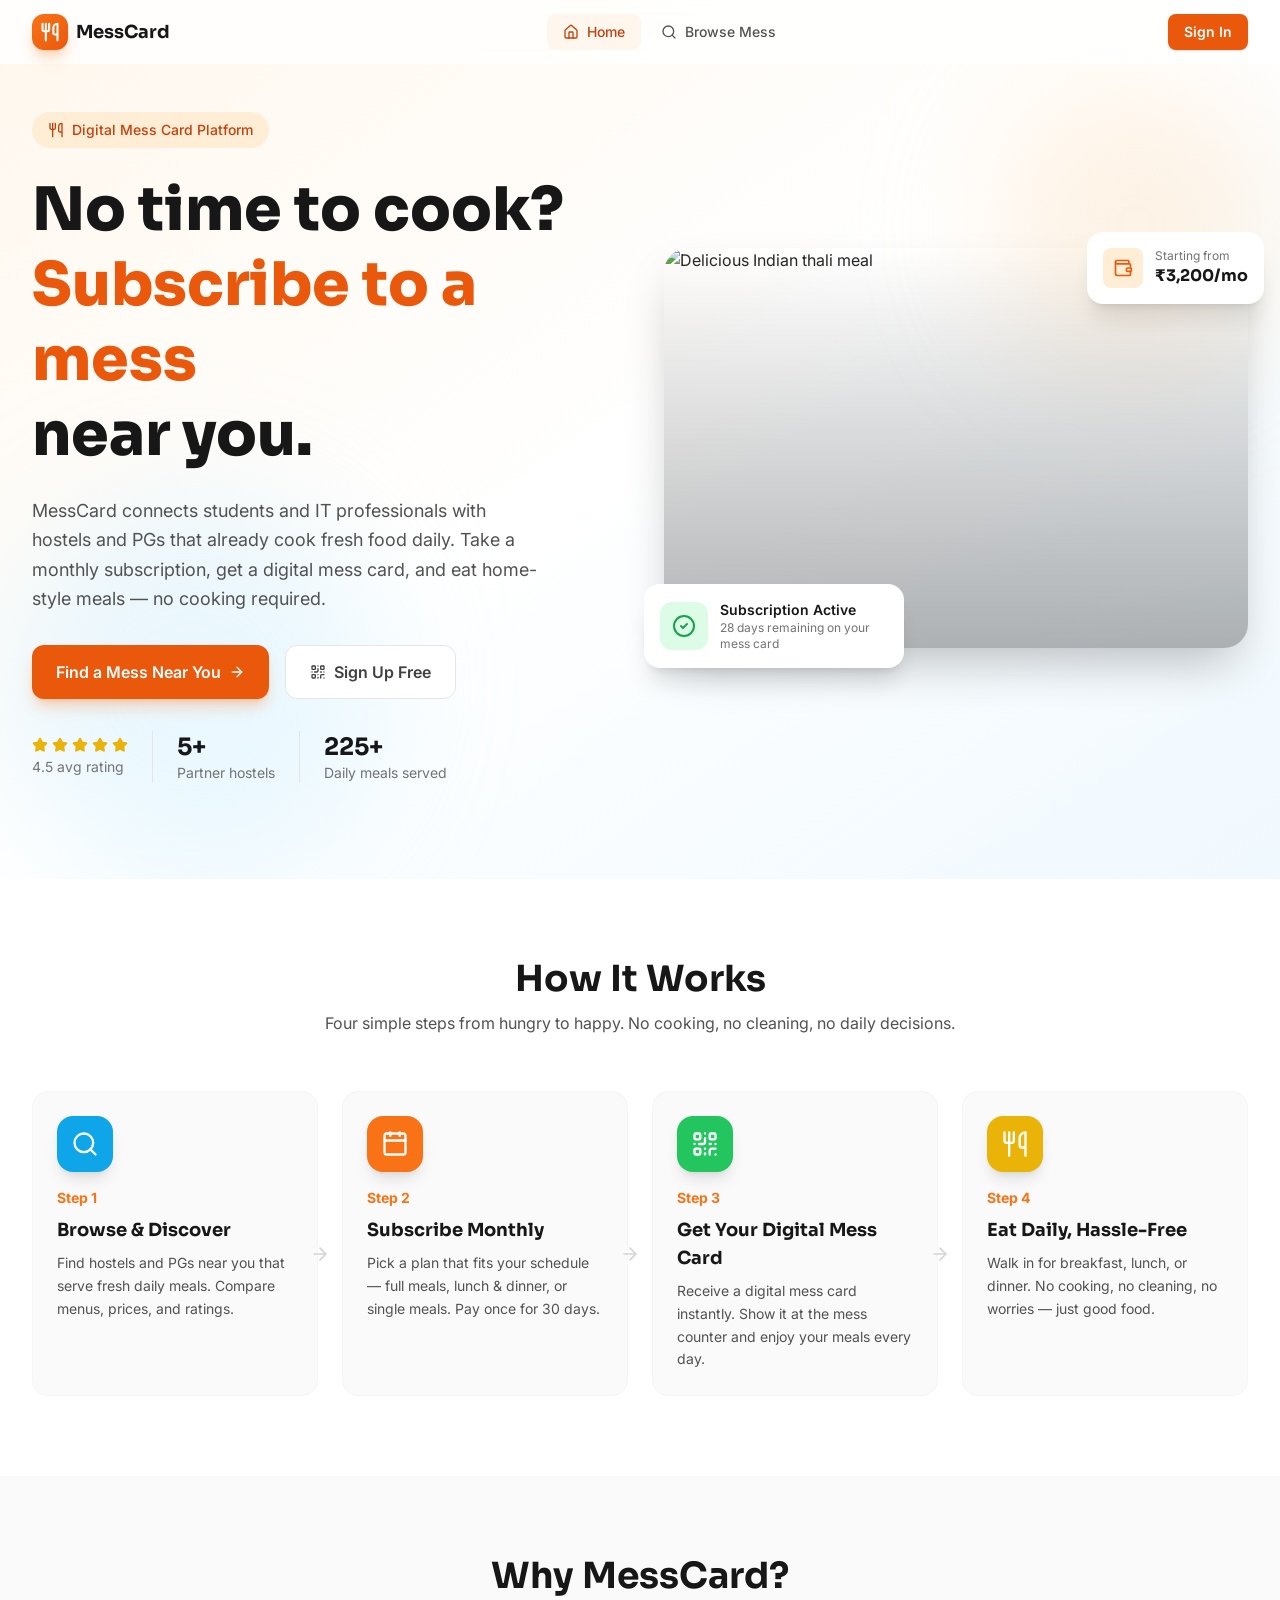
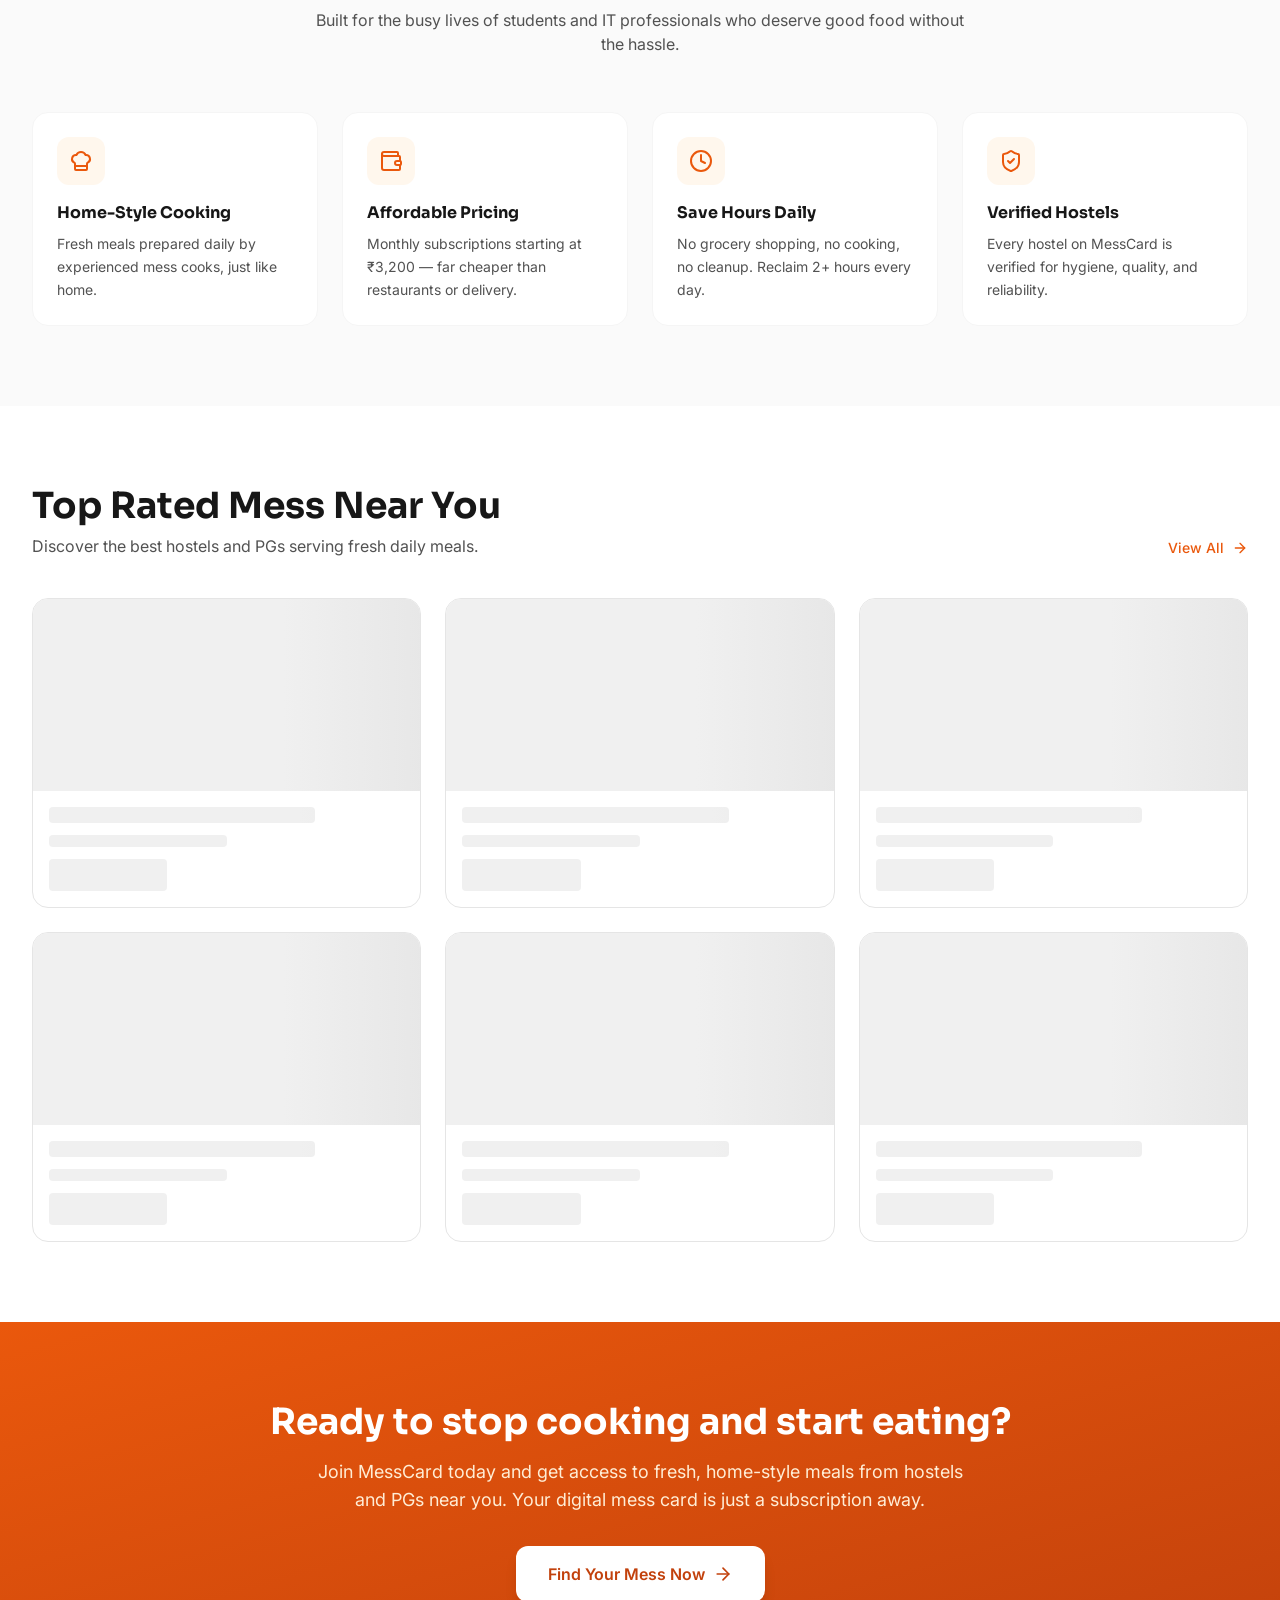
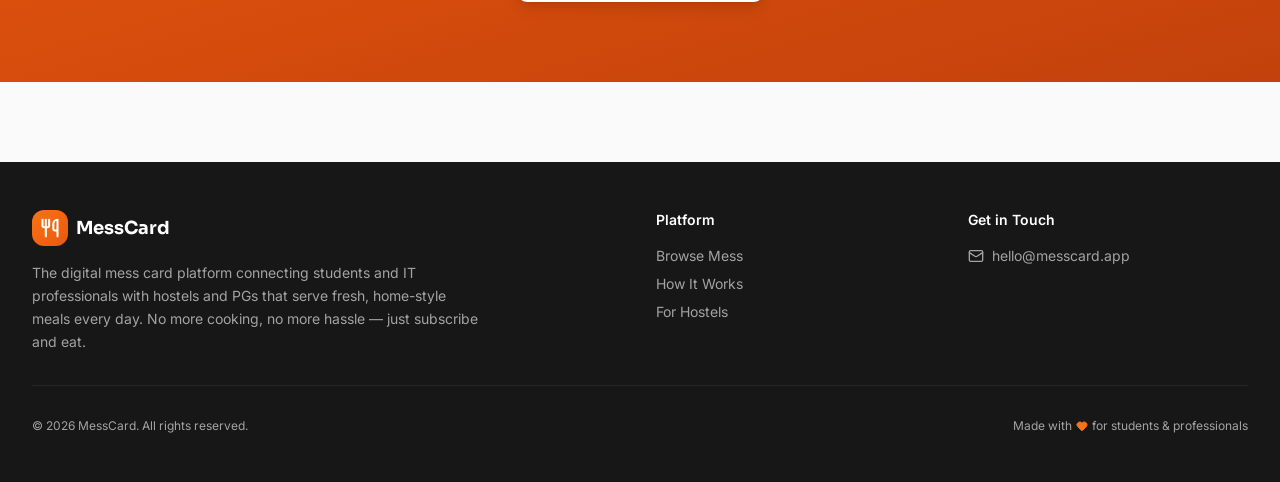
==== index.html @ 3161f0b8 "Updates" ====
<!doctype html>
<html lang="en">
  <head>
    <meta charset="UTF-8" />
    <meta name="viewport" content="width=device-width, initial-scale=1.0" />
    <title>Digital Mess Subscription Platform</title>
    <meta property="og:image" content="https://bolt.new/static/og_default.png" />
    <meta name="twitter:card" content="summary_large_image" />
    <meta name="twitter:image" content="https://bolt.new/static/og_default.png" />
    <script type="module" crossorigin src="/assets/index-Db6slJ6V.js"></script>
    <link rel="stylesheet" crossorigin href="/assets/index-GAFgPyDK.css">
  </head>
  <body>
    <div id="root"></div>
  </body>
</html>
---- assets/index-GAFgPyDK.css ----
@import "https://fonts.googleapis.com/css2?family=Inter:wght@400;500;600;700&family=Sora:wght@600;700;800&display=swap";@layer components;@layer properties{@supports (((-webkit-hyphens:none)) and (not (margin-trim:inline))) or ((-moz-orient:inline) and (not (color:rgb(from red r g b)))){*,:before,:after,::backdrop{--tw-translate-x:0;--tw-translate-y:0;--tw-translate-z:0;--tw-space-y-reverse:0;--tw-border-style:solid;--tw-gradient-position:initial;--tw-gradient-from:#0000;--tw-gradient-via:#0000;--tw-gradient-to:#0000;--tw-gradient-stops:initial;--tw-gradient-via-stops:initial;--tw-gradient-from-position:0%;--tw-gradient-via-position:50%;--tw-gradient-to-position:100%;--tw-leading:initial;--tw-font-weight:initial;--tw-tracking:initial;--tw-shadow:0 0 #0000;--tw-shadow-color:initial;--tw-shadow-alpha:100%;--tw-inset-shadow:0 0 #0000;--tw-inset-shadow-color:initial;--tw-inset-shadow-alpha:100%;--tw-ring-color:initial;--tw-ring-shadow:0 0 #0000;--tw-inset-ring-color:initial;--tw-inset-ring-shadow:0 0 #0000;--tw-ring-inset:initial;--tw-ring-offset-width:0px;--tw-ring-offset-color:#fff;--tw-ring-offset-shadow:0 0 #0000;--tw-blur:initial;--tw-brightness:initial;--tw-contrast:initial;--tw-grayscale:initial;--tw-hue-rotate:initial;--tw-invert:initial;--tw-opacity:initial;--tw-saturate:initial;--tw-sepia:initial;--tw-drop-shadow:initial;--tw-drop-shadow-color:initial;--tw-drop-shadow-alpha:100%;--tw-drop-shadow-size:initial;--tw-backdrop-blur:initial;--tw-backdrop-brightness:initial;--tw-backdrop-contrast:initial;--tw-backdrop-grayscale:initial;--tw-backdrop-hue-rotate:initial;--tw-backdrop-invert:initial;--tw-backdrop-opacity:initial;--tw-backdrop-saturate:initial;--tw-backdrop-sepia:initial;--tw-duration:initial;--tw-scale-x:1;--tw-scale-y:1;--tw-scale-z:1}}}@layer theme{:root,:host{--font-sans:"Inter", system-ui, -apple-system, sans-serif;--font-mono:ui-monospace, SFMono-Regular, Menlo, Monaco, Consolas, "Liberation Mono", "Courier New", monospace;--color-neutral-50:#fafafa;--color-neutral-100:#f5f5f5;--color-neutral-200:#e5e5e5;--color-neutral-300:#d4d4d4;--color-neutral-400:#a3a3a3;--color-neutral-500:#737373;--color-neutral-600:#525252;--color-neutral-700:#404040;--color-neutral-800:#262626;--color-neutral-900:#171717;--color-black:#000;--color-white:#fff;--spacing:.25rem;--container-md:28rem;--container-lg:32rem;--container-2xl:42rem;--container-4xl:56rem;--container-7xl:80rem;--text-xs:.75rem;--text-xs--line-height:calc(1 / .75);--text-sm:.875rem;--text-sm--line-height:calc(1.25 / .875);--text-base:1rem;--text-base--line-height:calc(1.5 / 1);--text-lg:1.125rem;--text-lg--line-height:calc(1.75 / 1.125);--text-xl:1.25rem;--text-xl--line-height:calc(1.75 / 1.25);--text-2xl:1.5rem;--text-2xl--line-height:calc(2 / 1.5);--text-3xl:1.875rem;--text-3xl--line-height:calc(2.25 / 1.875);--text-4xl:2.25rem;--text-4xl--line-height:calc(2.5 / 2.25);--text-5xl:3rem;--text-5xl--line-height:1;--text-6xl:3.75rem;--text-6xl--line-height:1;--font-weight-medium:500;--font-weight-semibold:600;--font-weight-bold:700;--font-weight-extrabold:800;--tracking-wide:.025em;--leading-tight:1.25;--leading-snug:1.375;--leading-relaxed:1.625;--radius-md:.375rem;--radius-lg:.5rem;--radius-xl:.75rem;--radius-2xl:1rem;--radius-3xl:1.5rem;--animate-spin:spin 1s linear infinite;--blur-sm:8px;--blur-md:12px;--blur-3xl:64px;--default-transition-duration:.15s;--default-transition-timing-function:cubic-bezier(.4, 0, .2, 1);--default-font-family:var(--font-sans);--default-mono-font-family:var(--font-mono);--font-display:"Sora", system-ui, sans-serif;--color-primary-50:#fff7ed;--color-primary-100:#ffedd5;--color-primary-200:#fed7aa;--color-primary-300:#fdba74;--color-primary-400:#fb923c;--color-primary-500:#f97316;--color-primary-600:#ea580c;--color-primary-700:#c2410c;--color-secondary-50:#f0f9ff;--color-secondary-100:#e0f2fe;--color-secondary-200:#bae6fd;--color-secondary-400:#38bdf8;--color-secondary-500:#0ea5e9;--color-secondary-600:#0284c7;--color-accent-100:#fef9c3;--color-accent-300:#fde047;--color-accent-400:#facc15;--color-accent-500:#eab308;--color-accent-600:#ca8a04;--color-success-50:#f0fdf4;--color-success-100:#dcfce7;--color-success-500:#22c55e;--color-success-600:#16a34a;--color-success-700:#15803d;--color-warning-50:#fffbeb;--color-warning-100:#fef3c7;--color-warning-600:#d97706;--color-error-50:#fef2f2;--color-error-500:#ef4444;--color-error-600:#dc2626}}@layer base{*,:after,:before,::backdrop{box-sizing:border-box;border:0 solid;margin:0;padding:0}::file-selector-button{box-sizing:border-box;border:0 solid;margin:0;padding:0}html,:host{-webkit-text-size-adjust:100%;tab-size:4;line-height:1.5;font-family:var(--default-font-family,-apple-system, BlinkMacSystemFont, "Segoe UI", Roboto, "Helvetica Neue", "Noto Sans", Arial, sans-serif, "Apple Color Emoji", "Segoe UI Emoji", "Segoe UI Symbol", "Noto Color Emoji");font-feature-settings:var(--default-font-feature-settings,normal);font-variation-settings:var(--default-font-variation-settings,normal);-webkit-tap-highlight-color:transparent}hr{height:0;color:inherit;border-top-width:1px}abbr:where([title]){-webkit-text-decoration:underline dotted;text-decoration:underline dotted}h1,h2,h3,h4,h5,h6{font-size:inherit;font-weight:inherit}a{color:inherit;-webkit-text-decoration:inherit;-webkit-text-decoration:inherit;-webkit-text-decoration:inherit;-webkit-text-decoration:inherit;text-decoration:inherit}b,strong{font-weight:bolder}code,kbd,samp,pre{font-family:var(--default-mono-font-family,ui-monospace, SFMono-Regular, Menlo, Monaco, Consolas, "Liberation Mono", "Courier New", monospace);font-feature-settings:var(--default-mono-font-feature-settings,normal);font-variation-settings:var(--default-mono-font-variation-settings,normal);font-size:1em}small{font-size:80%}sub,sup{vertical-align:baseline;font-size:75%;line-height:0;position:relative}sub{bottom:-.25em}sup{top:-.5em}table{text-indent:0;border-color:inherit;border-collapse:collapse}:-moz-focusring:where(:not(iframe)){outline:auto}progress{vertical-align:baseline}summary{display:list-item}ol,ul,menu{list-style:none}img,svg,video,canvas,audio,iframe,embed,object{vertical-align:middle;display:block}img,video{max-width:100%;height:auto}button,input,select,optgroup,textarea{font:inherit;font-feature-settings:inherit;font-variation-settings:inherit;letter-spacing:inherit;color:inherit;opacity:1;background-color:#0000;border-radius:0}::file-selector-button{font:inherit;font-feature-settings:inherit;font-variation-settings:inherit;letter-spacing:inherit;color:inherit;opacity:1;background-color:#0000;border-radius:0}:where(select:is([multiple],[size])) optgroup{font-weight:bolder}:where(select:is([multiple],[size])) optgroup option{padding-inline-start:20px}::file-selector-button{margin-inline-end:4px}::placeholder{opacity:1}@supports (not ((-webkit-appearance:-apple-pay-button))) or (contain-intrinsic-size:1px){::placeholder{color:currentColor}@supports (color:color-mix(in lab, red, red)){::placeholder{color:color-mix(in oklab, currentcolor 50%, transparent)}}}textarea{resize:vertical}::-webkit-search-decoration{-webkit-appearance:none}::-webkit-date-and-time-value{min-height:1lh;text-align:inherit}::-webkit-datetime-edit{display:inline-flex}::-webkit-datetime-edit-fields-wrapper{padding:0}::-webkit-datetime-edit{padding-block:0}::-webkit-datetime-edit-year-field{padding-block:0}::-webkit-datetime-edit-month-field{padding-block:0}::-webkit-datetime-edit-day-field{padding-block:0}::-webkit-datetime-edit-hour-field{padding-block:0}::-webkit-datetime-edit-minute-field{padding-block:0}::-webkit-datetime-edit-second-field{padding-block:0}::-webkit-datetime-edit-millisecond-field{padding-block:0}::-webkit-datetime-edit-meridiem-field{padding-block:0}::-webkit-calendar-picker-indicator{line-height:1}:-moz-ui-invalid{box-shadow:none}button,input:where([type=button],[type=reset],[type=submit]){appearance:button}::file-selector-button{appearance:button}::-webkit-inner-spin-button{height:auto}::-webkit-outer-spin-button{height:auto}[hidden]:where(:not([hidden=until-found])){display:none!important}}@layer utilities{.absolute{position:absolute}.fixed{position:fixed}.relative{position:relative}.sticky{position:sticky}.inset-0{inset:0}.-top-4{top:calc(var(--spacing) * -4)}.top-0{top:0}.top-1\/2{top:50%}.top-3{top:calc(var(--spacing) * 3)}.top-16{top:calc(var(--spacing) * 16)}.top-20{top:calc(var(--spacing) * 20)}.-right-3{right:calc(var(--spacing) * -3)}.-right-4{right:calc(var(--spacing) * -4)}.right-0{right:0}.right-3{right:calc(var(--spacing) * 3)}.-bottom-5{bottom:calc(var(--spacing) * -5)}.bottom-0{bottom:0}.bottom-3{bottom:calc(var(--spacing) * 3)}.-left-5{left:calc(var(--spacing) * -5)}.left-0{left:0}.left-3{left:calc(var(--spacing) * 3)}.z-10{z-index:10}.z-30{z-index:30}.z-50{z-index:50}.mx-auto{margin-inline:auto}.mt-1{margin-top:var(--spacing)}.mt-2{margin-top:calc(var(--spacing) * 2)}.mt-3{margin-top:calc(var(--spacing) * 3)}.mt-4{margin-top:calc(var(--spacing) * 4)}.mt-8{margin-top:calc(var(--spacing) * 8)}.mt-20{margin-top:calc(var(--spacing) * 20)}.mb-1{margin-bottom:var(--spacing)}.mb-1\.5{margin-bottom:calc(var(--spacing) * 1.5)}.mb-2{margin-bottom:calc(var(--spacing) * 2)}.mb-3{margin-bottom:calc(var(--spacing) * 3)}.mb-4{margin-bottom:calc(var(--spacing) * 4)}.mb-5{margin-bottom:calc(var(--spacing) * 5)}.mb-6{margin-bottom:calc(var(--spacing) * 6)}.mb-8{margin-bottom:calc(var(--spacing) * 8)}.mb-10{margin-bottom:calc(var(--spacing) * 10)}.mb-14{margin-bottom:calc(var(--spacing) * 14)}.line-clamp-2{-webkit-line-clamp:2;-webkit-box-orient:vertical;display:-webkit-box;overflow:hidden}.block{display:block}.flex{display:flex}.grid{display:grid}.hidden{display:none}.inline-flex{display:inline-flex}.table{display:table}.h-1\.5{height:calc(var(--spacing) * 1.5)}.h-2{height:calc(var(--spacing) * 2)}.h-2\.5{height:calc(var(--spacing) * 2.5)}.h-3{height:calc(var(--spacing) * 3)}.h-3\.5{height:calc(var(--spacing) * 3.5)}.h-4{height:calc(var(--spacing) * 4)}.h-5{height:calc(var(--spacing) * 5)}.h-6{height:calc(var(--spacing) * 6)}.h-7{height:calc(var(--spacing) * 7)}.h-8{height:calc(var(--spacing) * 8)}.h-9{height:calc(var(--spacing) * 9)}.h-10{height:calc(var(--spacing) * 10)}.h-12{height:calc(var(--spacing) * 12)}.h-14{height:calc(var(--spacing) * 14)}.h-16{height:calc(var(--spacing) * 16)}.h-20{height:calc(var(--spacing) * 20)}.h-24{height:calc(var(--spacing) * 24)}.h-48{height:calc(var(--spacing) * 48)}.h-64{height:calc(var(--spacing) * 64)}.h-72{height:calc(var(--spacing) * 72)}.h-96{height:calc(var(--spacing) * 96)}.h-\[400px\]{height:400px}.h-full{height:100%}.max-h-\[90vh\]{max-height:90vh}.max-h-\[500px\]{max-height:500px}.min-h-screen{min-height:100vh}.w-1\.5{width:calc(var(--spacing) * 1.5)}.w-1\/2{width:50%}.w-1\/3{width:33.3333%}.w-2{width:calc(var(--spacing) * 2)}.w-2\.5{width:calc(var(--spacing) * 2.5)}.w-3{width:calc(var(--spacing) * 3)}.w-3\.5{width:calc(var(--spacing) * 3.5)}.w-3\/4{width:75%}.w-4{width:calc(var(--spacing) * 4)}.w-5{width:calc(var(--spacing) * 5)}.w-6{width:calc(var(--spacing) * 6)}.w-7{width:calc(var(--spacing) * 7)}.w-8{width:calc(var(--spacing) * 8)}.w-9{width:calc(var(--spacing) * 9)}.w-10{width:calc(var(--spacing) * 10)}.w-12{width:calc(var(--spacing) * 12)}.w-14{width:calc(var(--spacing) * 14)}.w-16{width:calc(var(--spacing) * 16)}.w-20{width:calc(var(--spacing) * 20)}.w-24{width:calc(var(--spacing) * 24)}.w-72{width:calc(var(--spacing) * 72)}.w-96{width:calc(var(--spacing) * 96)}.w-full{width:100%}.max-w-2xl{max-width:var(--container-2xl)}.max-w-4xl{max-width:var(--container-4xl)}.max-w-7xl{max-width:var(--container-7xl)}.max-w-\[100px\]{max-width:100px}.max-w-\[260px\]{max-width:260px}.max-w-lg{max-width:var(--container-lg)}.max-w-md{max-width:var(--container-md)}.min-w-0{min-width:0}.flex-1{flex:1}.flex-shrink-0{flex-shrink:0}.-translate-y-1\/2{--tw-translate-y:calc(calc(1 / 2 * 100%) * -1);translate:var(--tw-translate-x) var(--tw-translate-y)}.animate-spin{animation:var(--animate-spin)}.resize-none{resize:none}.grid-cols-1{grid-template-columns:repeat(1,minmax(0,1fr))}.grid-cols-2{grid-template-columns:repeat(2,minmax(0,1fr))}.grid-cols-3{grid-template-columns:repeat(3,minmax(0,1fr))}.flex-col{flex-direction:column}.flex-wrap{flex-wrap:wrap}.items-baseline{align-items:baseline}.items-center{align-items:center}.items-end{align-items:flex-end}.items-start{align-items:flex-start}.justify-between{justify-content:space-between}.justify-center{justify-content:center}.gap-0\.5{gap:calc(var(--spacing) * .5)}.gap-1{gap:var(--spacing)}.gap-1\.5{gap:calc(var(--spacing) * 1.5)}.gap-2{gap:calc(var(--spacing) * 2)}.gap-3{gap:calc(var(--spacing) * 3)}.gap-4{gap:calc(var(--spacing) * 4)}.gap-6{gap:calc(var(--spacing) * 6)}.gap-8{gap:calc(var(--spacing) * 8)}.gap-12{gap:calc(var(--spacing) * 12)}:where(.space-y-1\.5>:not(:last-child)){--tw-space-y-reverse:0;margin-block-start:calc(calc(var(--spacing) * 1.5) * var(--tw-space-y-reverse));margin-block-end:calc(calc(var(--spacing) * 1.5) * calc(1 - var(--tw-space-y-reverse)))}:where(.space-y-2>:not(:last-child)){--tw-space-y-reverse:0;margin-block-start:calc(calc(var(--spacing) * 2) * var(--tw-space-y-reverse));margin-block-end:calc(calc(var(--spacing) * 2) * calc(1 - var(--tw-space-y-reverse)))}:where(.space-y-3>:not(:last-child)){--tw-space-y-reverse:0;margin-block-start:calc(calc(var(--spacing) * 3) * var(--tw-space-y-reverse));margin-block-end:calc(calc(var(--spacing) * 3) * calc(1 - var(--tw-space-y-reverse)))}:where(.space-y-4>:not(:last-child)){--tw-space-y-reverse:0;margin-block-start:calc(calc(var(--spacing) * 4) * var(--tw-space-y-reverse));margin-block-end:calc(calc(var(--spacing) * 4) * calc(1 - var(--tw-space-y-reverse)))}:where(.space-y-8>:not(:last-child)){--tw-space-y-reverse:0;margin-block-start:calc(calc(var(--spacing) * 8) * var(--tw-space-y-reverse));margin-block-end:calc(calc(var(--spacing) * 8) * calc(1 - var(--tw-space-y-reverse)))}.truncate{text-overflow:ellipsis;white-space:nowrap;overflow:hidden}.overflow-hidden{overflow:hidden}.overflow-x-auto{overflow-x:auto}.overflow-y-auto{overflow-y:auto}.rounded{border-radius:.25rem}.rounded-2xl{border-radius:var(--radius-2xl)}.rounded-3xl{border-radius:var(--radius-3xl)}.rounded-full{border-radius:2147483647px}.rounded-lg{border-radius:var(--radius-lg)}.rounded-md{border-radius:var(--radius-md)}.rounded-xl{border-radius:var(--radius-xl)}.rounded-t-3xl{border-top-left-radius:var(--radius-3xl);border-top-right-radius:var(--radius-3xl)}.border{border-style:var(--tw-border-style);border-width:1px}.border-2{border-style:var(--tw-border-style);border-width:2px}.border-3{border-style:var(--tw-border-style);border-width:3px}.border-t{border-top-style:var(--tw-border-style);border-top-width:1px}.border-b{border-bottom-style:var(--tw-border-style);border-bottom-width:1px}.border-l{border-left-style:var(--tw-border-style);border-left-width:1px}.border-neutral-100{border-color:var(--color-neutral-100)}.border-neutral-200{border-color:var(--color-neutral-200)}.border-neutral-200\/60{border-color:#e5e5e599}@supports (color:color-mix(in lab, red, red)){.border-neutral-200\/60{border-color:color-mix(in oklab, var(--color-neutral-200) 60%, transparent)}}.border-neutral-300{border-color:var(--color-neutral-300)}.border-neutral-800{border-color:var(--color-neutral-800)}.border-primary-300{border-color:var(--color-primary-300)}.border-primary-500{border-color:var(--color-primary-500)}.border-t-transparent{border-top-color:#0000}.bg-accent-100{background-color:var(--color-accent-100)}.bg-accent-400{background-color:var(--color-accent-400)}.bg-accent-500{background-color:var(--color-accent-500)}.bg-black\/50{background-color:#00000080}@supports (color:color-mix(in lab, red, red)){.bg-black\/50{background-color:color-mix(in oklab, var(--color-black) 50%, transparent)}}.bg-error-50{background-color:var(--color-error-50)}.bg-error-500{background-color:var(--color-error-500)}.bg-neutral-50{background-color:var(--color-neutral-50)}.bg-neutral-100{background-color:var(--color-neutral-100)}.bg-neutral-200{background-color:var(--color-neutral-200)}.bg-neutral-400{background-color:var(--color-neutral-400)}.bg-neutral-900{background-color:var(--color-neutral-900)}.bg-primary-50{background-color:var(--color-primary-50)}.bg-primary-100{background-color:var(--color-primary-100)}.bg-primary-200\/30{background-color:#fed7aa4d}@supports (color:color-mix(in lab, red, red)){.bg-primary-200\/30{background-color:color-mix(in oklab, var(--color-primary-200) 30%, transparent)}}.bg-primary-400{background-color:var(--color-primary-400)}.bg-primary-500{background-color:var(--color-primary-500)}.bg-primary-600{background-color:var(--color-primary-600)}.bg-secondary-100{background-color:var(--color-secondary-100)}.bg-secondary-200\/30{background-color:#bae6fd4d}@supports (color:color-mix(in lab, red, red)){.bg-secondary-200\/30{background-color:color-mix(in oklab, var(--color-secondary-200) 30%, transparent)}}.bg-secondary-400{background-color:var(--color-secondary-400)}.bg-secondary-500{background-color:var(--color-secondary-500)}.bg-success-50{background-color:var(--color-success-50)}.bg-success-100{background-color:var(--color-success-100)}.bg-success-500{background-color:var(--color-success-500)}.bg-warning-50{background-color:var(--color-warning-50)}.bg-warning-100{background-color:var(--color-warning-100)}.bg-white{background-color:var(--color-white)}.bg-white\/80{background-color:#fffc}@supports (color:color-mix(in lab, red, red)){.bg-white\/80{background-color:color-mix(in oklab, var(--color-white) 80%, transparent)}}.bg-white\/90{background-color:#ffffffe6}@supports (color:color-mix(in lab, red, red)){.bg-white\/90{background-color:color-mix(in oklab, var(--color-white) 90%, transparent)}}.bg-white\/95{background-color:#fffffff2}@supports (color:color-mix(in lab, red, red)){.bg-white\/95{background-color:color-mix(in oklab, var(--color-white) 95%, transparent)}}.bg-gradient-to-br{--tw-gradient-position:to bottom right in oklab;background-image:linear-gradient(var(--tw-gradient-stops))}.bg-gradient-to-t{--tw-gradient-position:to top in oklab;background-image:linear-gradient(var(--tw-gradient-stops))}.from-black\/30{--tw-gradient-from:#0000004d}@supports (color:color-mix(in lab, red, red)){.from-black\/30{--tw-gradient-from:color-mix(in oklab, var(--color-black) 30%, transparent)}}.from-black\/30{--tw-gradient-stops:var(--tw-gradient-via-stops,var(--tw-gradient-position), var(--tw-gradient-from) var(--tw-gradient-from-position), var(--tw-gradient-to) var(--tw-gradient-to-position))}.from-black\/50{--tw-gradient-from:#00000080}@supports (color:color-mix(in lab, red, red)){.from-black\/50{--tw-gradient-from:color-mix(in oklab, var(--color-black) 50%, transparent)}}.from-black\/50{--tw-gradient-stops:var(--tw-gradient-via-stops,var(--tw-gradient-position), var(--tw-gradient-from) var(--tw-gradient-from-position), var(--tw-gradient-to) var(--tw-gradient-to-position))}.from-black\/60{--tw-gradient-from:#0009}@supports (color:color-mix(in lab, red, red)){.from-black\/60{--tw-gradient-from:color-mix(in oklab, var(--color-black) 60%, transparent)}}.from-black\/60{--tw-gradient-stops:var(--tw-gradient-via-stops,var(--tw-gradient-position), var(--tw-gradient-from) var(--tw-gradient-from-position), var(--tw-gradient-to) var(--tw-gradient-to-position))}.from-neutral-500{--tw-gradient-from:var(--color-neutral-500);--tw-gradient-stops:var(--tw-gradient-via-stops,var(--tw-gradient-position), var(--tw-gradient-from) var(--tw-gradient-from-position), var(--tw-gradient-to) var(--tw-gradient-to-position))}.from-primary-50{--tw-gradient-from:var(--color-primary-50);--tw-gradient-stops:var(--tw-gradient-via-stops,var(--tw-gradient-position), var(--tw-gradient-from) var(--tw-gradient-from-position), var(--tw-gradient-to) var(--tw-gradient-to-position))}.from-primary-500{--tw-gradient-from:var(--color-primary-500);--tw-gradient-stops:var(--tw-gradient-via-stops,var(--tw-gradient-position), var(--tw-gradient-from) var(--tw-gradient-from-position), var(--tw-gradient-to) var(--tw-gradient-to-position))}.from-primary-600{--tw-gradient-from:var(--color-primary-600);--tw-gradient-stops:var(--tw-gradient-via-stops,var(--tw-gradient-position), var(--tw-gradient-from) var(--tw-gradient-from-position), var(--tw-gradient-to) var(--tw-gradient-to-position))}.via-white{--tw-gradient-via:var(--color-white);--tw-gradient-via-stops:var(--tw-gradient-position), var(--tw-gradient-from) var(--tw-gradient-from-position), var(--tw-gradient-via) var(--tw-gradient-via-position), var(--tw-gradient-to) var(--tw-gradient-to-position);--tw-gradient-stops:var(--tw-gradient-via-stops)}.to-neutral-600{--tw-gradient-to:var(--color-neutral-600);--tw-gradient-stops:var(--tw-gradient-via-stops,var(--tw-gradient-position), var(--tw-gradient-from) var(--tw-gradient-from-position), var(--tw-gradient-to) var(--tw-gradient-to-position))}.to-primary-600{--tw-gradient-to:var(--color-primary-600);--tw-gradient-stops:var(--tw-gradient-via-stops,var(--tw-gradient-position), var(--tw-gradient-from) var(--tw-gradient-from-position), var(--tw-gradient-to) var(--tw-gradient-to-position))}.to-primary-700{--tw-gradient-to:var(--color-primary-700);--tw-gradient-stops:var(--tw-gradient-via-stops,var(--tw-gradient-position), var(--tw-gradient-from) var(--tw-gradient-from-position), var(--tw-gradient-to) var(--tw-gradient-to-position))}.to-secondary-50{--tw-gradient-to:var(--color-secondary-50);--tw-gradient-stops:var(--tw-gradient-via-stops,var(--tw-gradient-position), var(--tw-gradient-from) var(--tw-gradient-from-position), var(--tw-gradient-to) var(--tw-gradient-to-position))}.to-transparent{--tw-gradient-to:transparent;--tw-gradient-stops:var(--tw-gradient-via-stops,var(--tw-gradient-position), var(--tw-gradient-from) var(--tw-gradient-from-position), var(--tw-gradient-to) var(--tw-gradient-to-position))}.fill-accent-500{fill:var(--color-accent-500)}.fill-primary-500{fill:var(--color-primary-500)}.object-cover{object-fit:cover}.p-1{padding:var(--spacing)}.p-1\.5{padding:calc(var(--spacing) * 1.5)}.p-2{padding:calc(var(--spacing) * 2)}.p-3{padding:calc(var(--spacing) * 3)}.p-4{padding:calc(var(--spacing) * 4)}.p-5{padding:calc(var(--spacing) * 5)}.p-6{padding:calc(var(--spacing) * 6)}.p-8{padding:calc(var(--spacing) * 8)}.p-12{padding:calc(var(--spacing) * 12)}.px-2{padding-inline:calc(var(--spacing) * 2)}.px-2\.5{padding-inline:calc(var(--spacing) * 2.5)}.px-3{padding-inline:calc(var(--spacing) * 3)}.px-4{padding-inline:calc(var(--spacing) * 4)}.px-5{padding-inline:calc(var(--spacing) * 5)}.px-6{padding-inline:calc(var(--spacing) * 6)}.px-8{padding-inline:calc(var(--spacing) * 8)}.py-1{padding-block:var(--spacing)}.py-1\.5{padding-block:calc(var(--spacing) * 1.5)}.py-2{padding-block:calc(var(--spacing) * 2)}.py-2\.5{padding-block:calc(var(--spacing) * 2.5)}.py-3{padding-block:calc(var(--spacing) * 3)}.py-3\.5{padding-block:calc(var(--spacing) * 3.5)}.py-4{padding-block:calc(var(--spacing) * 4)}.py-12{padding-block:calc(var(--spacing) * 12)}.py-20{padding-block:calc(var(--spacing) * 20)}.pt-2{padding-top:calc(var(--spacing) * 2)}.pt-4{padding-top:calc(var(--spacing) * 4)}.pt-8{padding-top:calc(var(--spacing) * 8)}.pt-16{padding-top:calc(var(--spacing) * 16)}.pt-20{padding-top:calc(var(--spacing) * 20)}.pr-2{padding-right:calc(var(--spacing) * 2)}.pr-4{padding-right:calc(var(--spacing) * 4)}.pb-2{padding-bottom:calc(var(--spacing) * 2)}.pb-3{padding-bottom:calc(var(--spacing) * 3)}.pb-4{padding-bottom:calc(var(--spacing) * 4)}.pb-12{padding-bottom:calc(var(--spacing) * 12)}.pb-16{padding-bottom:calc(var(--spacing) * 16)}.pl-6{padding-left:calc(var(--spacing) * 6)}.pl-10{padding-left:calc(var(--spacing) * 10)}.text-center{text-align:center}.text-left{text-align:left}.font-display{font-family:var(--font-display)}.font-mono{font-family:var(--font-mono)}.text-2xl{font-size:var(--text-2xl);line-height:var(--tw-leading,var(--text-2xl--line-height))}.text-3xl{font-size:var(--text-3xl);line-height:var(--tw-leading,var(--text-3xl--line-height))}.text-4xl{font-size:var(--text-4xl);line-height:var(--tw-leading,var(--text-4xl--line-height))}.text-base{font-size:var(--text-base);line-height:var(--tw-leading,var(--text-base--line-height))}.text-lg{font-size:var(--text-lg);line-height:var(--tw-leading,var(--text-lg--line-height))}.text-sm{font-size:var(--text-sm);line-height:var(--tw-leading,var(--text-sm--line-height))}.text-xl{font-size:var(--text-xl);line-height:var(--tw-leading,var(--text-xl--line-height))}.text-xs{font-size:var(--text-xs);line-height:var(--tw-leading,var(--text-xs--line-height))}.leading-relaxed{--tw-leading:var(--leading-relaxed);line-height:var(--leading-relaxed)}.leading-snug{--tw-leading:var(--leading-snug);line-height:var(--leading-snug)}.leading-tight{--tw-leading:var(--leading-tight);line-height:var(--leading-tight)}.font-bold{--tw-font-weight:var(--font-weight-bold);font-weight:var(--font-weight-bold)}.font-extrabold{--tw-font-weight:var(--font-weight-extrabold);font-weight:var(--font-weight-extrabold)}.font-medium{--tw-font-weight:var(--font-weight-medium);font-weight:var(--font-weight-medium)}.font-semibold{--tw-font-weight:var(--font-weight-semibold);font-weight:var(--font-weight-semibold)}.tracking-wide{--tw-tracking:var(--tracking-wide);letter-spacing:var(--tracking-wide)}.text-accent-300{color:var(--color-accent-300)}.text-accent-500{color:var(--color-accent-500)}.text-accent-600{color:var(--color-accent-600)}.text-error-600{color:var(--color-error-600)}.text-neutral-200{color:var(--color-neutral-200)}.text-neutral-300{color:var(--color-neutral-300)}.text-neutral-400{color:var(--color-neutral-400)}.text-neutral-500{color:var(--color-neutral-500)}.text-neutral-600{color:var(--color-neutral-600)}.text-neutral-700{color:var(--color-neutral-700)}.text-neutral-900{color:var(--color-neutral-900)}.text-primary-100{color:var(--color-primary-100)}.text-primary-200{color:var(--color-primary-200)}.text-primary-500{color:var(--color-primary-500)}.text-primary-600{color:var(--color-primary-600)}.text-primary-700{color:var(--color-primary-700)}.text-secondary-600{color:var(--color-secondary-600)}.text-success-500{color:var(--color-success-500)}.text-success-600{color:var(--color-success-600)}.text-success-700{color:var(--color-success-700)}.text-warning-600{color:var(--color-warning-600)}.text-white{color:var(--color-white)}.text-white\/80{color:#fffc}@supports (color:color-mix(in lab, red, red)){.text-white\/80{color:color-mix(in oklab, var(--color-white) 80%, transparent)}}.uppercase{text-transform:uppercase}.italic{font-style:italic}.underline{text-decoration-line:underline}.opacity-80{opacity:.8}.shadow-2xl{--tw-shadow:0 25px 50px -12px var(--tw-shadow-color,#00000040);box-shadow:var(--tw-inset-shadow), var(--tw-inset-ring-shadow), var(--tw-ring-offset-shadow), var(--tw-ring-shadow), var(--tw-shadow)}.shadow-lg{--tw-shadow:0 10px 15px -3px var(--tw-shadow-color,#0000001a), 0 4px 6px -4px var(--tw-shadow-color,#0000001a);box-shadow:var(--tw-inset-shadow), var(--tw-inset-ring-shadow), var(--tw-ring-offset-shadow), var(--tw-ring-shadow), var(--tw-shadow)}.shadow-md{--tw-shadow:0 4px 6px -1px var(--tw-shadow-color,#0000001a), 0 2px 4px -2px var(--tw-shadow-color,#0000001a);box-shadow:var(--tw-inset-shadow), var(--tw-inset-ring-shadow), var(--tw-ring-offset-shadow), var(--tw-ring-shadow), var(--tw-shadow)}.shadow-sm{--tw-shadow:0 1px 3px 0 var(--tw-shadow-color,#0000001a), 0 1px 2px -1px var(--tw-shadow-color,#0000001a);box-shadow:var(--tw-inset-shadow), var(--tw-inset-ring-shadow), var(--tw-ring-offset-shadow), var(--tw-ring-shadow), var(--tw-shadow)}.shadow-xl{--tw-shadow:0 20px 25px -5px var(--tw-shadow-color,#0000001a), 0 8px 10px -6px var(--tw-shadow-color,#0000001a);box-shadow:var(--tw-inset-shadow), var(--tw-inset-ring-shadow), var(--tw-ring-offset-shadow), var(--tw-ring-shadow), var(--tw-shadow)}.shadow-primary-500\/30{--tw-shadow-color:#f973164d}@supports (color:color-mix(in lab, red, red)){.shadow-primary-500\/30{--tw-shadow-color:color-mix(in oklab, color-mix(in oklab, var(--color-primary-500) 30%, transparent) var(--tw-shadow-alpha), transparent)}}.blur-3xl{--tw-blur:blur(var(--blur-3xl));filter:var(--tw-blur,) var(--tw-brightness,) var(--tw-contrast,) var(--tw-grayscale,) var(--tw-hue-rotate,) var(--tw-invert,) var(--tw-saturate,) var(--tw-sepia,) var(--tw-drop-shadow,)}.backdrop-blur{--tw-backdrop-blur:blur(8px);-webkit-backdrop-filter:var(--tw-backdrop-blur,) var(--tw-backdrop-brightness,) var(--tw-backdrop-contrast,) var(--tw-backdrop-grayscale,) var(--tw-backdrop-hue-rotate,) var(--tw-backdrop-invert,) var(--tw-backdrop-opacity,) var(--tw-backdrop-saturate,) var(--tw-backdrop-sepia,);backdrop-filter:var(--tw-backdrop-blur,) var(--tw-backdrop-brightness,) var(--tw-backdrop-contrast,) var(--tw-backdrop-grayscale,) var(--tw-backdrop-hue-rotate,) var(--tw-backdrop-invert,) var(--tw-backdrop-opacity,) var(--tw-backdrop-saturate,) var(--tw-backdrop-sepia,)}.backdrop-blur-md{--tw-backdrop-blur:blur(var(--blur-md));-webkit-backdrop-filter:var(--tw-backdrop-blur,) var(--tw-backdrop-brightness,) var(--tw-backdrop-contrast,) var(--tw-backdrop-grayscale,) var(--tw-backdrop-hue-rotate,) var(--tw-backdrop-invert,) var(--tw-backdrop-opacity,) var(--tw-backdrop-saturate,) var(--tw-backdrop-sepia,);backdrop-filter:var(--tw-backdrop-blur,) var(--tw-backdrop-brightness,) var(--tw-backdrop-contrast,) var(--tw-backdrop-grayscale,) var(--tw-backdrop-hue-rotate,) var(--tw-backdrop-invert,) var(--tw-backdrop-opacity,) var(--tw-backdrop-saturate,) var(--tw-backdrop-sepia,)}.backdrop-blur-sm{--tw-backdrop-blur:blur(var(--blur-sm));-webkit-backdrop-filter:var(--tw-backdrop-blur,) var(--tw-backdrop-brightness,) var(--tw-backdrop-contrast,) var(--tw-backdrop-grayscale,) var(--tw-backdrop-hue-rotate,) var(--tw-backdrop-invert,) var(--tw-backdrop-opacity,) var(--tw-backdrop-saturate,) var(--tw-backdrop-sepia,);backdrop-filter:var(--tw-backdrop-blur,) var(--tw-backdrop-brightness,) var(--tw-backdrop-contrast,) var(--tw-backdrop-grayscale,) var(--tw-backdrop-hue-rotate,) var(--tw-backdrop-invert,) var(--tw-backdrop-opacity,) var(--tw-backdrop-saturate,) var(--tw-backdrop-sepia,)}.transition-all{transition-property:all;transition-timing-function:var(--tw-ease,var(--default-transition-timing-function));transition-duration:var(--tw-duration,var(--default-transition-duration))}.transition-colors{transition-property:color,background-color,border-color,outline-color,text-decoration-color,fill,stroke,--tw-gradient-from,--tw-gradient-via,--tw-gradient-to;transition-timing-function:var(--tw-ease,var(--default-transition-timing-function));transition-duration:var(--tw-duration,var(--default-transition-duration))}.transition-transform{transition-property:transform,translate,scale,rotate;transition-timing-function:var(--tw-ease,var(--default-transition-timing-function));transition-duration:var(--tw-duration,var(--default-transition-duration))}.duration-300{--tw-duration:.3s;transition-duration:.3s}.duration-500{--tw-duration:.5s;transition-duration:.5s}.outline-none{--tw-outline-style:none;outline-style:none}@media (hover:hover){.group-hover\:scale-105:is(:where(.group):hover *){--tw-scale-x:105%;--tw-scale-y:105%;--tw-scale-z:105%;scale:var(--tw-scale-x) var(--tw-scale-y)}}.last\:border-0:last-child{border-style:var(--tw-border-style);border-width:0}.last\:pb-0:last-child{padding-bottom:0}@media (hover:hover){.hover\:-translate-y-1:hover{--tw-translate-y:calc(var(--spacing) * -1);translate:var(--tw-translate-x) var(--tw-translate-y)}.hover\:scale-105:hover{--tw-scale-x:105%;--tw-scale-y:105%;--tw-scale-z:105%;scale:var(--tw-scale-x) var(--tw-scale-y)}.hover\:border-neutral-300:hover{border-color:var(--color-neutral-300)}.hover\:border-primary-200:hover{border-color:var(--color-primary-200)}.hover\:bg-error-50:hover{background-color:var(--color-error-50)}.hover\:bg-neutral-50:hover{background-color:var(--color-neutral-50)}.hover\:bg-neutral-100:hover{background-color:var(--color-neutral-100)}.hover\:bg-neutral-200:hover{background-color:var(--color-neutral-200)}.hover\:bg-neutral-300:hover{background-color:var(--color-neutral-300)}.hover\:bg-primary-50:hover{background-color:var(--color-primary-50)}.hover\:bg-primary-700:hover{background-color:var(--color-primary-700)}.hover\:text-error-500:hover{color:var(--color-error-500)}.hover\:text-primary-400:hover{color:var(--color-primary-400)}.hover\:text-primary-600:hover{color:var(--color-primary-600)}.hover\:text-primary-700:hover{color:var(--color-primary-700)}.hover\:underline:hover{text-decoration-line:underline}.hover\:shadow-lg:hover{--tw-shadow:0 10px 15px -3px var(--tw-shadow-color,#0000001a), 0 4px 6px -4px var(--tw-shadow-color,#0000001a);box-shadow:var(--tw-inset-shadow), var(--tw-inset-ring-shadow), var(--tw-ring-offset-shadow), var(--tw-ring-shadow), var(--tw-shadow)}.hover\:shadow-xl:hover{--tw-shadow:0 20px 25px -5px var(--tw-shadow-color,#0000001a), 0 8px 10px -6px var(--tw-shadow-color,#0000001a);box-shadow:var(--tw-inset-shadow), var(--tw-inset-ring-shadow), var(--tw-ring-offset-shadow), var(--tw-ring-shadow), var(--tw-shadow)}}.focus\:border-primary-400:focus{border-color:var(--color-primary-400)}.focus\:ring-2:focus{--tw-ring-shadow:var(--tw-ring-inset,) 0 0 0 calc(2px + var(--tw-ring-offset-width)) var(--tw-ring-color,currentcolor);box-shadow:var(--tw-inset-shadow), var(--tw-inset-ring-shadow), var(--tw-ring-offset-shadow), var(--tw-ring-shadow), var(--tw-shadow)}.focus\:ring-primary-100:focus{--tw-ring-color:var(--color-primary-100)}.disabled\:cursor-not-allowed:disabled{cursor:not-allowed}.disabled\:bg-neutral-300:disabled{background-color:var(--color-neutral-300)}@media (width>=40rem){.sm\:inline-flex{display:inline-flex}.sm\:h-80{height:calc(var(--spacing) * 80)}.sm\:grid-cols-2{grid-template-columns:repeat(2,minmax(0,1fr))}.sm\:grid-cols-3{grid-template-columns:repeat(3,minmax(0,1fr))}.sm\:grid-cols-4{grid-template-columns:repeat(4,minmax(0,1fr))}.sm\:flex-row{flex-direction:row}.sm\:p-8{padding:calc(var(--spacing) * 8)}.sm\:px-6{padding-inline:calc(var(--spacing) * 6)}.sm\:pt-28{padding-top:calc(var(--spacing) * 28)}.sm\:pb-24{padding-bottom:calc(var(--spacing) * 24)}.sm\:text-3xl{font-size:var(--text-3xl);line-height:var(--tw-leading,var(--text-3xl--line-height))}.sm\:text-4xl{font-size:var(--text-4xl);line-height:var(--tw-leading,var(--text-4xl--line-height))}.sm\:text-5xl{font-size:var(--text-5xl);line-height:var(--tw-leading,var(--text-5xl--line-height))}}@media (width>=48rem){.md\:col-span-2{grid-column:span 2/span 2}.md\:flex{display:flex}.md\:hidden{display:none}.md\:grid-cols-4{grid-template-columns:repeat(4,minmax(0,1fr))}}@media (width>=64rem){.lg\:col-span-1{grid-column:span 1/span 1}.lg\:col-span-2{grid-column:span 2/span 2}.lg\:block{display:block}.lg\:grid-cols-2{grid-template-columns:repeat(2,minmax(0,1fr))}.lg\:grid-cols-3{grid-template-columns:repeat(3,minmax(0,1fr))}.lg\:grid-cols-4{grid-template-columns:repeat(4,minmax(0,1fr))}.lg\:px-8{padding-inline:calc(var(--spacing) * 8)}.lg\:text-6xl{font-size:var(--text-6xl);line-height:var(--tw-leading,var(--text-6xl--line-height))}}}html{scroll-behavior:smooth}body{font-family:var(--font-sans);background-color:var(--color-neutral-50);color:var(--color-neutral-800)}.font-display{font-family:var(--font-display)}@keyframes fadeInUp{0%{opacity:0;transform:translateY(20px)}to{opacity:1;transform:translateY(0)}}.animate-fade-in-up{animation:.5s ease-out forwards fadeInUp}@keyframes fadeIn{0%{opacity:0}to{opacity:1}}.animate-fade-in{animation:.3s ease-out forwards fadeIn}@keyframes shimmer{0%{background-position:-1000px 0}to{background-position:1000px 0}}.skeleton{background:linear-gradient(90deg,#f0f0f0 25%,#e0e0e0 50%,#f0f0f0 75%) 0 0/1000px 100%;animation:2s linear infinite shimmer}::-webkit-scrollbar{width:8px}::-webkit-scrollbar-track{background:0 0}::-webkit-scrollbar-thumb{background:var(--color-neutral-300);border-radius:4px}::-webkit-scrollbar-thumb:hover{background:var(--color-neutral-400)}@property --tw-translate-x{syntax:"*";inherits:false;initial-value:0}@property --tw-translate-y{syntax:"*";inherits:false;initial-value:0}@property --tw-translate-z{syntax:"*";inherits:false;initial-value:0}@property --tw-space-y-reverse{syntax:"*";inherits:false;initial-value:0}@property --tw-border-style{syntax:"*";inherits:false;initial-value:solid}@property --tw-gradient-position{syntax:"*";inherits:false}@property --tw-gradient-from{syntax:"<color>";inherits:false;initial-value:#0000}@property --tw-gradient-via{syntax:"<color>";inherits:false;initial-value:#0000}@property --tw-gradient-to{syntax:"<color>";inherits:false;initial-value:#0000}@property --tw-gradient-stops{syntax:"*";inherits:false}@property --tw-gradient-via-stops{syntax:"*";inherits:false}@property --tw-gradient-from-position{syntax:"<length-percentage>";inherits:false;initial-value:0%}@property --tw-gradient-via-position{syntax:"<length-percentage>";inherits:false;initial-value:50%}@property --tw-gradient-to-position{syntax:"<length-percentage>";inherits:false;initial-value:100%}@property --tw-leading{syntax:"*";inherits:false}@property --tw-font-weight{syntax:"*";inherits:false}@property --tw-tracking{syntax:"*";inherits:false}@property --tw-shadow{syntax:"*";inherits:false;initial-value:0 0 #0000}@property --tw-shadow-color{syntax:"*";inherits:false}@property --tw-shadow-alpha{syntax:"<percentage>";inherits:false;initial-value:100%}@property --tw-inset-shadow{syntax:"*";inherits:false;initial-value:0 0 #0000}@property --tw-inset-shadow-color{syntax:"*";inherits:false}@property --tw-inset-shadow-alpha{syntax:"<percentage>";inherits:false;initial-value:100%}@property --tw-ring-color{syntax:"*";inherits:false}@property --tw-ring-shadow{syntax:"*";inherits:false;initial-value:0 0 #0000}@property --tw-inset-ring-color{syntax:"*";inherits:false}@property --tw-inset-ring-shadow{syntax:"*";inherits:false;initial-value:0 0 #0000}@property --tw-ring-inset{syntax:"*";inherits:false}@property --tw-ring-offset-width{syntax:"<length>";inherits:false;initial-value:0}@property --tw-ring-offset-color{syntax:"*";inherits:false;initial-value:#fff}@property --tw-ring-offset-shadow{syntax:"*";inherits:false;initial-value:0 0 #0000}@property --tw-blur{syntax:"*";inherits:false}@property --tw-brightness{syntax:"*";inherits:false}@property --tw-contrast{syntax:"*";inherits:false}@property --tw-grayscale{syntax:"*";inherits:false}@property --tw-hue-rotate{syntax:"*";inherits:false}@property --tw-invert{syntax:"*";inherits:false}@property --tw-opacity{syntax:"*";inherits:false}@property --tw-saturate{syntax:"*";inherits:false}@property --tw-sepia{syntax:"*";inherits:false}@property --tw-drop-shadow{syntax:"*";inherits:false}@property --tw-drop-shadow-color{syntax:"*";inherits:false}@property --tw-drop-shadow-alpha{syntax:"<percentage>";inherits:false;initial-value:100%}@property --tw-drop-shadow-size{syntax:"*";inherits:false}@property --tw-backdrop-blur{syntax:"*";inherits:false}@property --tw-backdrop-brightness{syntax:"*";inherits:false}@property --tw-backdrop-contrast{syntax:"*";inherits:false}@property --tw-backdrop-grayscale{syntax:"*";inherits:false}@property --tw-backdrop-hue-rotate{syntax:"*";inherits:false}@property --tw-backdrop-invert{syntax:"*";inherits:false}@property --tw-backdrop-opacity{syntax:"*";inherits:false}@property --tw-backdrop-saturate{syntax:"*";inherits:false}@property --tw-backdrop-sepia{syntax:"*";inherits:false}@property --tw-duration{syntax:"*";inherits:false}@property --tw-scale-x{syntax:"*";inherits:false;initial-value:1}@property --tw-scale-y{syntax:"*";inherits:false;initial-value:1}@property --tw-scale-z{syntax:"*";inherits:false;initial-value:1}@keyframes spin{to{transform:rotate(360deg)}}
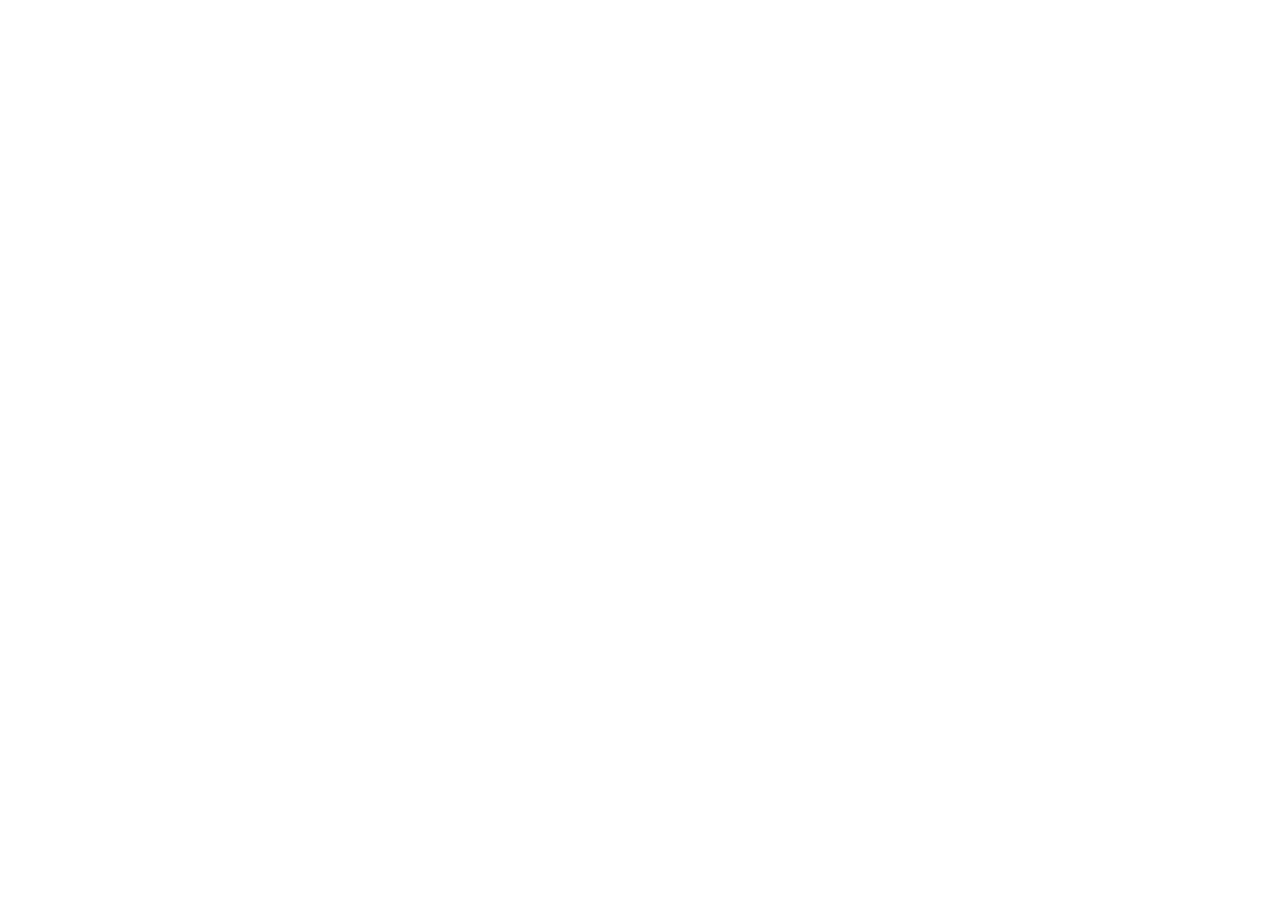
==== commit 99d1bb26: "Updates" ====
--- a/index.html
+++ b/index.html
@@ -7,8 +7,8 @@
     <meta property="og:image" content="https://bolt.new/static/og_default.png" />
     <meta name="twitter:card" content="summary_large_image" />
     <meta name="twitter:image" content="https://bolt.new/static/og_default.png" />
-    <script type="module" crossorigin src="/assets/index-Db6slJ6V.js"></script>
-    <link rel="stylesheet" crossorigin href="/assets/index-GAFgPyDK.css">
+    <script type="module" crossorigin src="/mess-card/assets/index-MnJgrgI0.js"></script>
+    <link rel="stylesheet" crossorigin href="/mess-card/assets/index-GAFgPyDK.css">
   </head>
   <body>
     <div id="root"></div>
